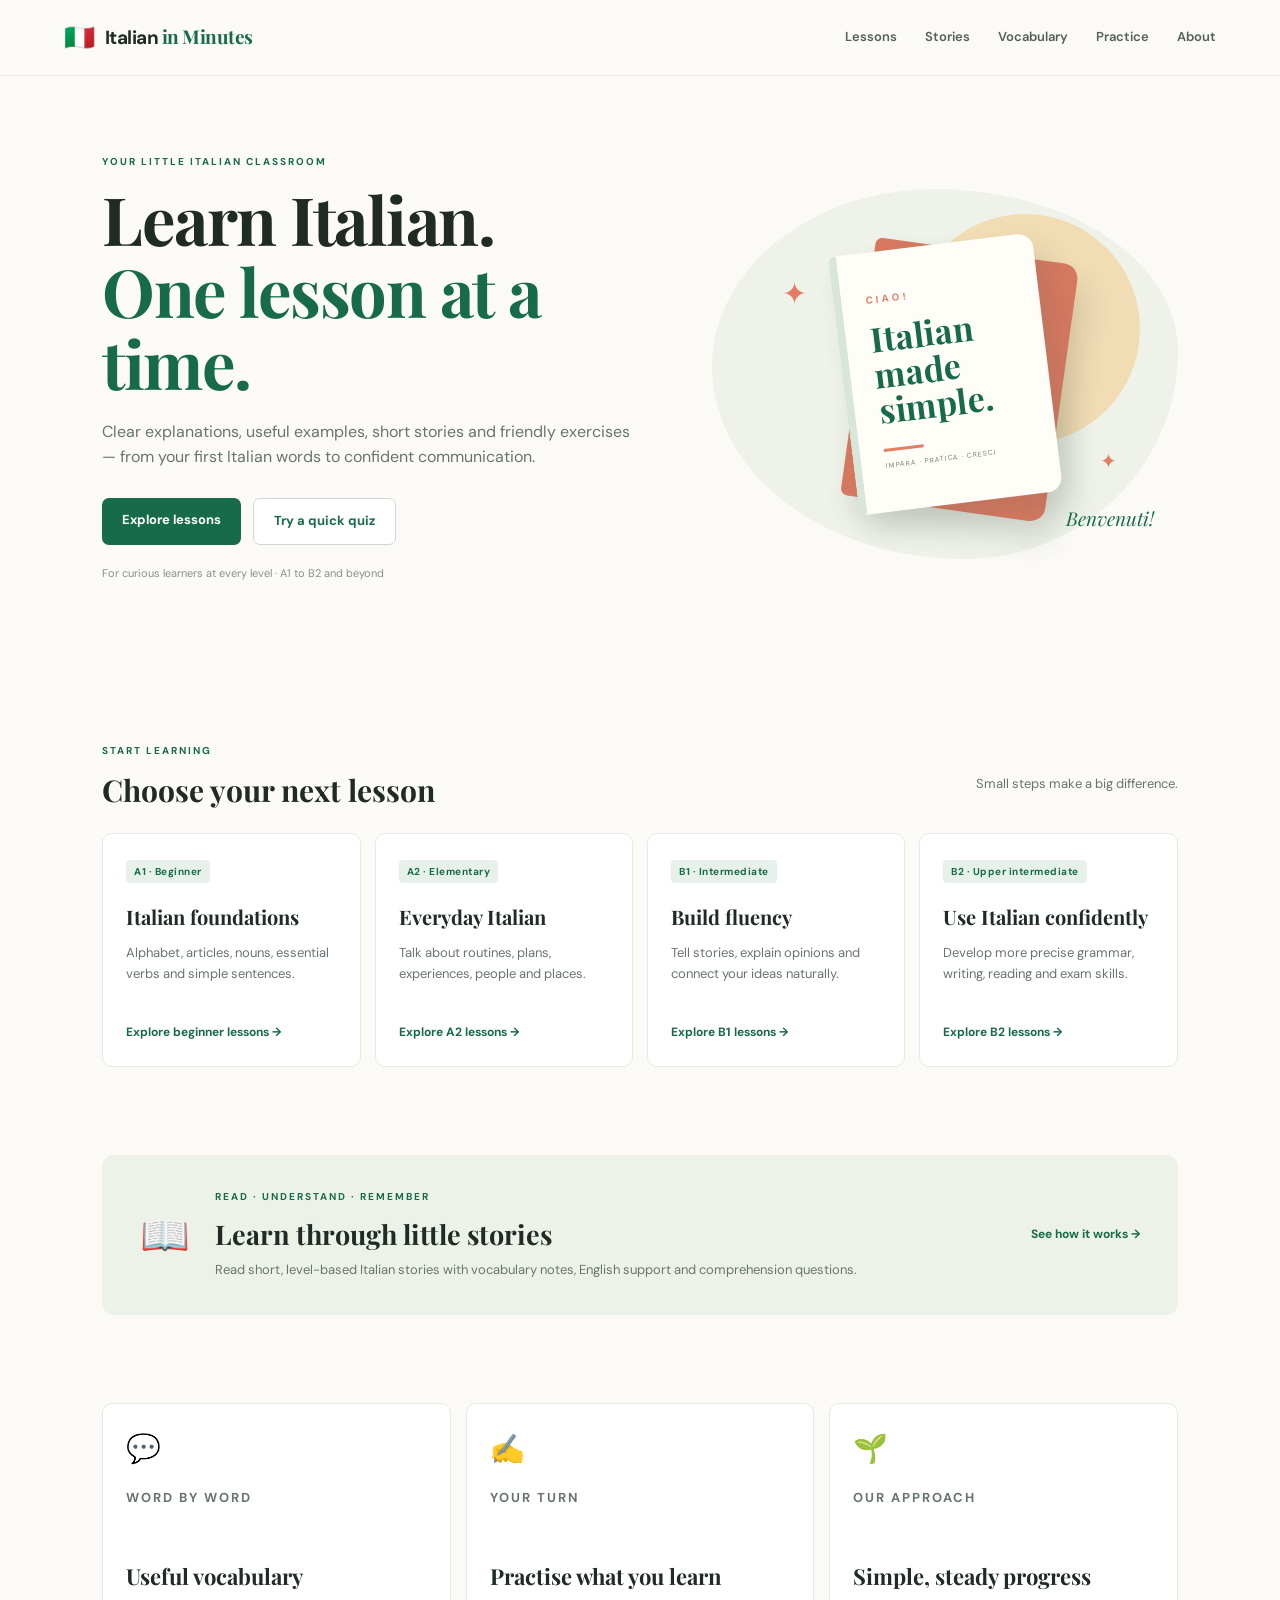
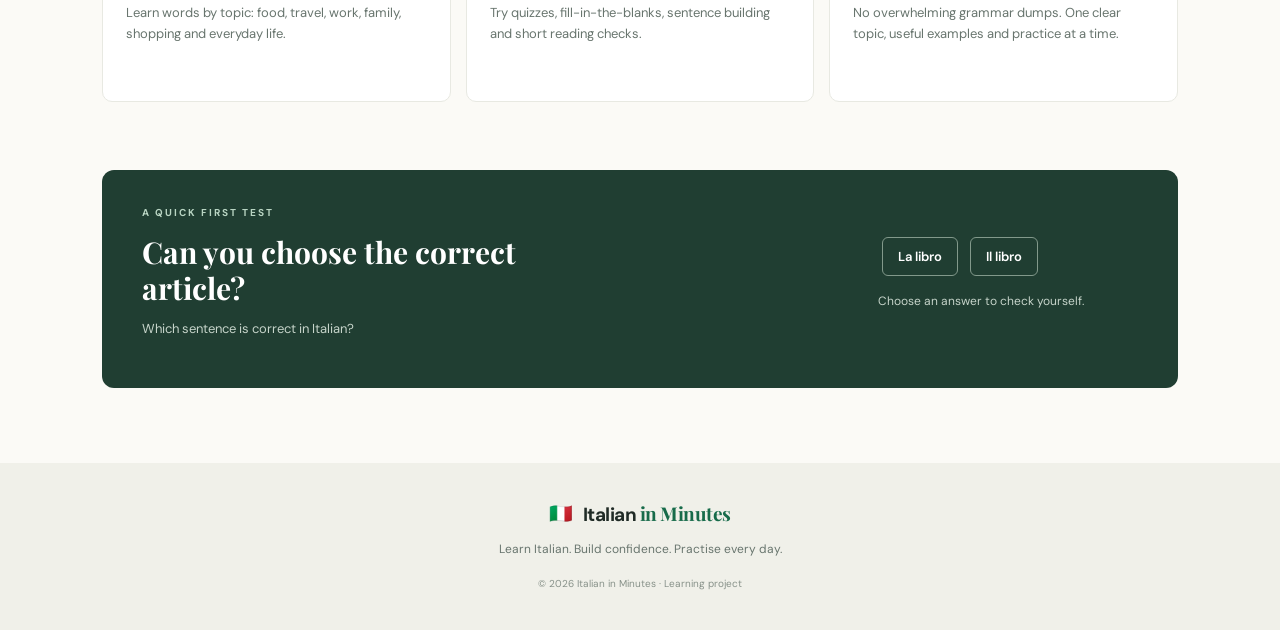
==== index.html @ 95551fa9 "first push" ====
<!doctype html>
<html lang="en">
<head>
  <meta charset="utf-8">
  <meta name="viewport" content="width=device-width, initial-scale=1">
  <meta name="description" content="Learn Italian step by step with simple lessons, stories, vocabulary and practice.">
  <title>Italian in Minutes | Learn Italian step by step</title>
  <link rel="stylesheet" href="styles.css">
</head>
<body>
  <header class="site-header">
    <a class="brand" href="#" aria-label="Italian in Minutes home">
      <span class="flag" aria-hidden="true">🇮🇹</span>
      <span>Italian <em>in Minutes</em></span>
    </a>
    <button class="menu-toggle" id="menuToggle" aria-label="Open navigation" aria-expanded="false">☰</button>
    <nav id="mainNav" aria-label="Main navigation">
      <a href="#lessons">Lessons</a>
      <a href="#stories">Stories</a>
      <a href="#vocabulary">Vocabulary</a>
      <a href="#practice">Practice</a>
      <a href="#about">About</a>
    </nav>
  </header>

  <main>
    <section class="hero">
      <div class="hero-copy">
        <p class="eyebrow">YOUR LITTLE ITALIAN CLASSROOM</p>
        <h1>Learn Italian.<br><span>One lesson at a time.</span></h1>
        <p class="hero-text">Clear explanations, useful examples, short stories and friendly exercises — from your first Italian words to confident communication.</p>
        <div class="hero-actions">
          <a class="button primary" href="#lessons">Explore lessons</a>
          <a class="button secondary" href="#practice">Try a quick quiz</a>
        </div>
        <p class="level-note">For curious learners at every level · A1 to B2 and beyond</p>
      </div>
      <div class="hero-art" aria-label="Italian learning illustration">
        <div class="sun"></div>
        <div class="book book-back"></div>
        <div class="book book-front">
          <span class="book-kicker">CIAO!</span>
          <strong>Italian<br>made<br>simple.</strong>
          <span class="book-line"></span>
          <span class="book-small">IMPARA · PRATICA · CRESCI</span>
        </div>
        <span class="spark spark-one">✦</span><span class="spark spark-two">✦</span>
        <span class="art-label">Benvenuti!</span>
      </div>
    </section>

    <section class="section" id="lessons">
      <div class="section-heading">
        <div><p class="eyebrow">START LEARNING</p><h2>Choose your next lesson</h2></div>
        <p>Small steps make a big difference.</p>
      </div>
      <div class="level-grid">
        <a class="level-card" href="#practice"><span class="level-tag">A1 · Beginner</span><h3>Italian foundations</h3><p>Alphabet, articles, nouns, essential verbs and simple sentences.</p><span class="card-link">Explore beginner lessons →</span></a>
        <a class="level-card" href="#practice"><span class="level-tag">A2 · Elementary</span><h3>Everyday Italian</h3><p>Talk about routines, plans, experiences, people and places.</p><span class="card-link">Explore A2 lessons →</span></a>
        <a class="level-card" href="#practice"><span class="level-tag">B1 · Intermediate</span><h3>Build fluency</h3><p>Tell stories, explain opinions and connect your ideas naturally.</p><span class="card-link">Explore B1 lessons →</span></a>
        <a class="level-card" href="#practice"><span class="level-tag">B2 · Upper intermediate</span><h3>Use Italian confidently</h3><p>Develop more precise grammar, writing, reading and exam skills.</p><span class="card-link">Explore B2 lessons →</span></a>
      </div>
    </section>

    <section class="feature-band" id="stories">
      <div class="feature-icon">📖</div>
      <div><p class="eyebrow">READ · UNDERSTAND · REMEMBER</p><h2>Learn through little stories</h2><p>Read short, level-based Italian stories with vocabulary notes, English support and comprehension questions.</p></div>
      <a class="text-link" href="#practice">See how it works →</a>
    </section>

    <section class="section mini-sections">
      <article class="mini-card" id="vocabulary"><span class="mini-icon">💬</span><p class="eyebrow">WORD BY WORD</p><h2>Useful vocabulary</h2><p>Learn words by topic: food, travel, work, family, shopping and everyday life.</p></article>
      <article class="mini-card" id="practice"><span class="mini-icon">✍️</span><p class="eyebrow">YOUR TURN</p><h2>Practise what you learn</h2><p>Try quizzes, fill-in-the-blanks, sentence building and short reading checks.</p></article>
      <article class="mini-card" id="about"><span class="mini-icon">🌱</span><p class="eyebrow">OUR APPROACH</p><h2>Simple, steady progress</h2><p>No overwhelming grammar dumps. One clear topic, useful examples and practice at a time.</p></article>
    </section>

    <section class="quiz-panel">
      <div><p class="eyebrow">A QUICK FIRST TEST</p><h2>Can you choose the correct article?</h2><p>Which sentence is correct in Italian?</p></div>
      <div class="quiz-box">
        <button class="quiz-option" data-answer="wrong">La libro</button>
        <button class="quiz-option" data-answer="right">Il libro</button>
        <p class="quiz-feedback" id="quizFeedback" aria-live="polite">Choose an answer to check yourself.</p>
      </div>
    </section>
  </main>

  <footer>
    <a class="brand footer-brand" href="#"><span>🇮🇹</span><span>Italian <em>in Minutes</em></span></a>
    <p>Learn Italian. Build confidence. Practise every day.</p>
    <small>© <span id="year"></span> Italian in Minutes · Learning project</small>
  </footer>
  <script src="script.js"></script>
</body>
</html>
---- styles.css ----
@import url('https://fonts.googleapis.com/css2?family=DM+Sans:wght@400;500;600;700&family=Playfair+Display:wght@600;700&display=swap');
:root{--ink:#202b26;--muted:#68756e;--green:#176b4a;--green2:#e7f1eb;--cream:#fbfaf6;--coral:#e57d64;--line:#e8e9e2;--white:#fff}
*{box-sizing:border-box}html{scroll-behavior:smooth}body{margin:0;background:var(--cream);color:var(--ink);font-family:"DM Sans",Arial,sans-serif;line-height:1.6}
a{color:inherit;text-decoration:none}.site-header{height:76px;padding:0 max(5vw,24px);display:flex;align-items:center;justify-content:space-between;background:rgba(251,250,246,.94);border-bottom:1px solid var(--line);position:sticky;top:0;z-index:10;backdrop-filter:blur(12px)}
.brand{display:flex;align-items:center;gap:10px;font-weight:700;font-size:19px;letter-spacing:-.5px}.brand em{font-family:"Playfair Display",serif;color:var(--green);font-style:normal}.flag{font-size:25px}
nav{display:flex;gap:28px}nav a{font-size:13px;font-weight:600;color:#536158}nav a:hover,.text-link:hover{color:var(--green)}.menu-toggle{display:none;background:none;border:0;font-size:25px}
.hero{padding:78px max(8vw,28px) 82px;display:grid;grid-template-columns:1.08fr .92fr;align-items:center;gap:5vw;max-width:1440px;margin:auto;overflow:hidden}
.eyebrow{font-size:10px;letter-spacing:2px;font-weight:700;color:var(--green);margin:0 0 13px}.hero h1{font:700 clamp(42px,5.2vw,68px)/1.08 "Playfair Display",Georgia,serif;letter-spacing:-1.5px;margin:0 0 20px}.hero h1 span{color:var(--green)}.hero-text{font-size:16px;color:var(--muted);max-width:540px}.hero-actions{display:flex;gap:12px;flex-wrap:wrap;margin-top:28px}.button{padding:12px 20px;border-radius:7px;font-size:13px;font-weight:700;display:inline-block}.primary{background:var(--green);color:white}.primary:hover{background:#10573b}.secondary{border:1px solid #cdd8d0;color:var(--green);background:white}.level-note{font-size:11px;color:#879189;margin-top:20px}
.hero-art{height:370px;position:relative;display:flex;align-items:center;justify-content:center;background:#eef2e9;border-radius:48% 52% 46% 54%/48% 44% 56% 52%;max-width:470px;width:100%;justify-self:center}.sun{position:absolute;width:230px;height:230px;border-radius:50%;background:#f3d7a8;right:8%;top:7%;opacity:.8}.book{position:absolute;width:205px;height:260px;border-radius:7px 15px 15px 7px;box-shadow:12px 18px 28px #43534725;transform:rotate(-7deg)}.book-back{background:#d77961;transform:rotate(8deg) translate(15px,4px)}.book-front{background:#fffdf7;padding:27px 24px;border-left:8px solid #d8e6d9;display:flex;flex-direction:column;justify-content:center}.book-kicker{font-size:10px;letter-spacing:3px;color:var(--coral);font-weight:700}.book-front strong{font:700 34px/1.05 "Playfair Display",serif;margin:13px 0;color:var(--green)}.book-line{height:3px;width:40px;background:var(--coral);margin:8px 0}.book-small{font-size:7px;letter-spacing:1px;color:#78847b}.spark{position:absolute;color:var(--coral);font-size:30px}.spark-one{left:15%;top:22%}.spark-two{right:13%;bottom:22%;font-size:20px}.art-label{position:absolute;bottom:28px;right:5%;font:italic 19px "Playfair Display",serif;color:var(--green)}
.section{padding:68px max(8vw,28px);max-width:1440px;margin:auto}.section-heading{display:flex;justify-content:space-between;align-items:end;margin-bottom:25px}.section-heading h2,.feature-band h2,.mini-card h2,.quiz-panel h2{font:700 30px/1.2 "Playfair Display",Georgia,serif;margin:0}.section-heading>p{font-size:13px;color:var(--muted)}.level-grid{display:grid;grid-template-columns:repeat(4,1fr);gap:14px}.level-card,.mini-card{background:white;border:1px solid var(--line);border-radius:10px;padding:23px;transition:transform .2s,box-shadow .2s}.level-card:hover,.mini-card:hover{transform:translateY(-3px);box-shadow:0 12px 28px #203c2a0b}.level-tag{font-size:10px;color:var(--green);font-weight:700;letter-spacing:.5px;background:var(--green2);padding:5px 8px;border-radius:4px}.level-card h3{font:700 20px "Playfair Display",serif;margin:20px 0 8px}.level-card p,.mini-card p{font-size:13px;color:var(--muted);min-height:62px}.card-link,.text-link{font-size:12px;color:var(--green);font-weight:700}
.feature-band{margin:20px max(8vw,28px);padding:34px 38px;background:#edf2e9;border-radius:12px;display:grid;grid-template-columns:auto 1fr auto;align-items:center;gap:25px}.feature-icon{font-size:40px}.feature-band p:not(.eyebrow){font-size:13px;color:var(--muted);margin:9px 0 0}.feature-band h2{font-size:27px}
.mini-sections{display:grid;grid-template-columns:repeat(3,1fr);gap:15px}.mini-icon{font-size:28px}.mini-card .eyebrow{margin-top:17px}.mini-card h2{font-size:22px}
.quiz-panel{margin:0 max(8vw,28px) 75px;padding:35px 40px;background:#203e32;color:white;border-radius:12px;display:flex;justify-content:space-between;align-items:center;gap:30px}.quiz-panel .eyebrow{color:#b9d5c3}.quiz-panel h2{max-width:470px}.quiz-panel p:not(.eyebrow){font-size:13px;color:#c6d4ca}.quiz-box{min-width:260px}.quiz-option{padding:10px 15px;margin:4px;border:1px solid #82998b;border-radius:6px;background:transparent;color:white;font:600 13px "DM Sans";cursor:pointer}.quiz-option:hover{background:#ffffff18}.quiz-option.selected{background:#fff;color:#203e32}.quiz-feedback{font-size:12px!important;min-height:20px}
footer{padding:35px 8vw;background:#f0f0e9;text-align:center}footer .brand{justify-content:center}footer p{font-size:12px;color:var(--muted);margin:10px}footer small{font-size:10px;color:#879189}
@media(max-width:850px){.hero{grid-template-columns:1fr;padding-top:55px}.hero-art{height:310px;max-width:390px}.level-grid{grid-template-columns:repeat(2,1fr)}.feature-band{grid-template-columns:auto 1fr}.feature-band .text-link{grid-column:2}.section-heading{align-items:start;gap:10px;flex-direction:column}}
@media(max-width:600px){.site-header{height:66px}.menu-toggle{display:block}nav{display:none;position:absolute;top:66px;left:0;right:0;padding:18px 24px;background:var(--cream);border-bottom:1px solid var(--line);flex-direction:column;gap:14px}nav.open{display:flex}.hero{padding:48px 24px 55px}.hero h1{font-size:46px}.hero-art{height:285px}.section{padding:48px 24px}.level-grid,.mini-sections{grid-template-columns:1fr}.section-heading h2{font-size:27px}.feature-band{margin:8px 24px;padding:25px;grid-template-columns:1fr;gap:12px}.feature-band .text-link{grid-column:auto}.quiz-panel{margin:0 24px 50px;padding:26px;display:block}.quiz-box{margin-top:22px}.level-card p,.mini-card p{min-height:0}}
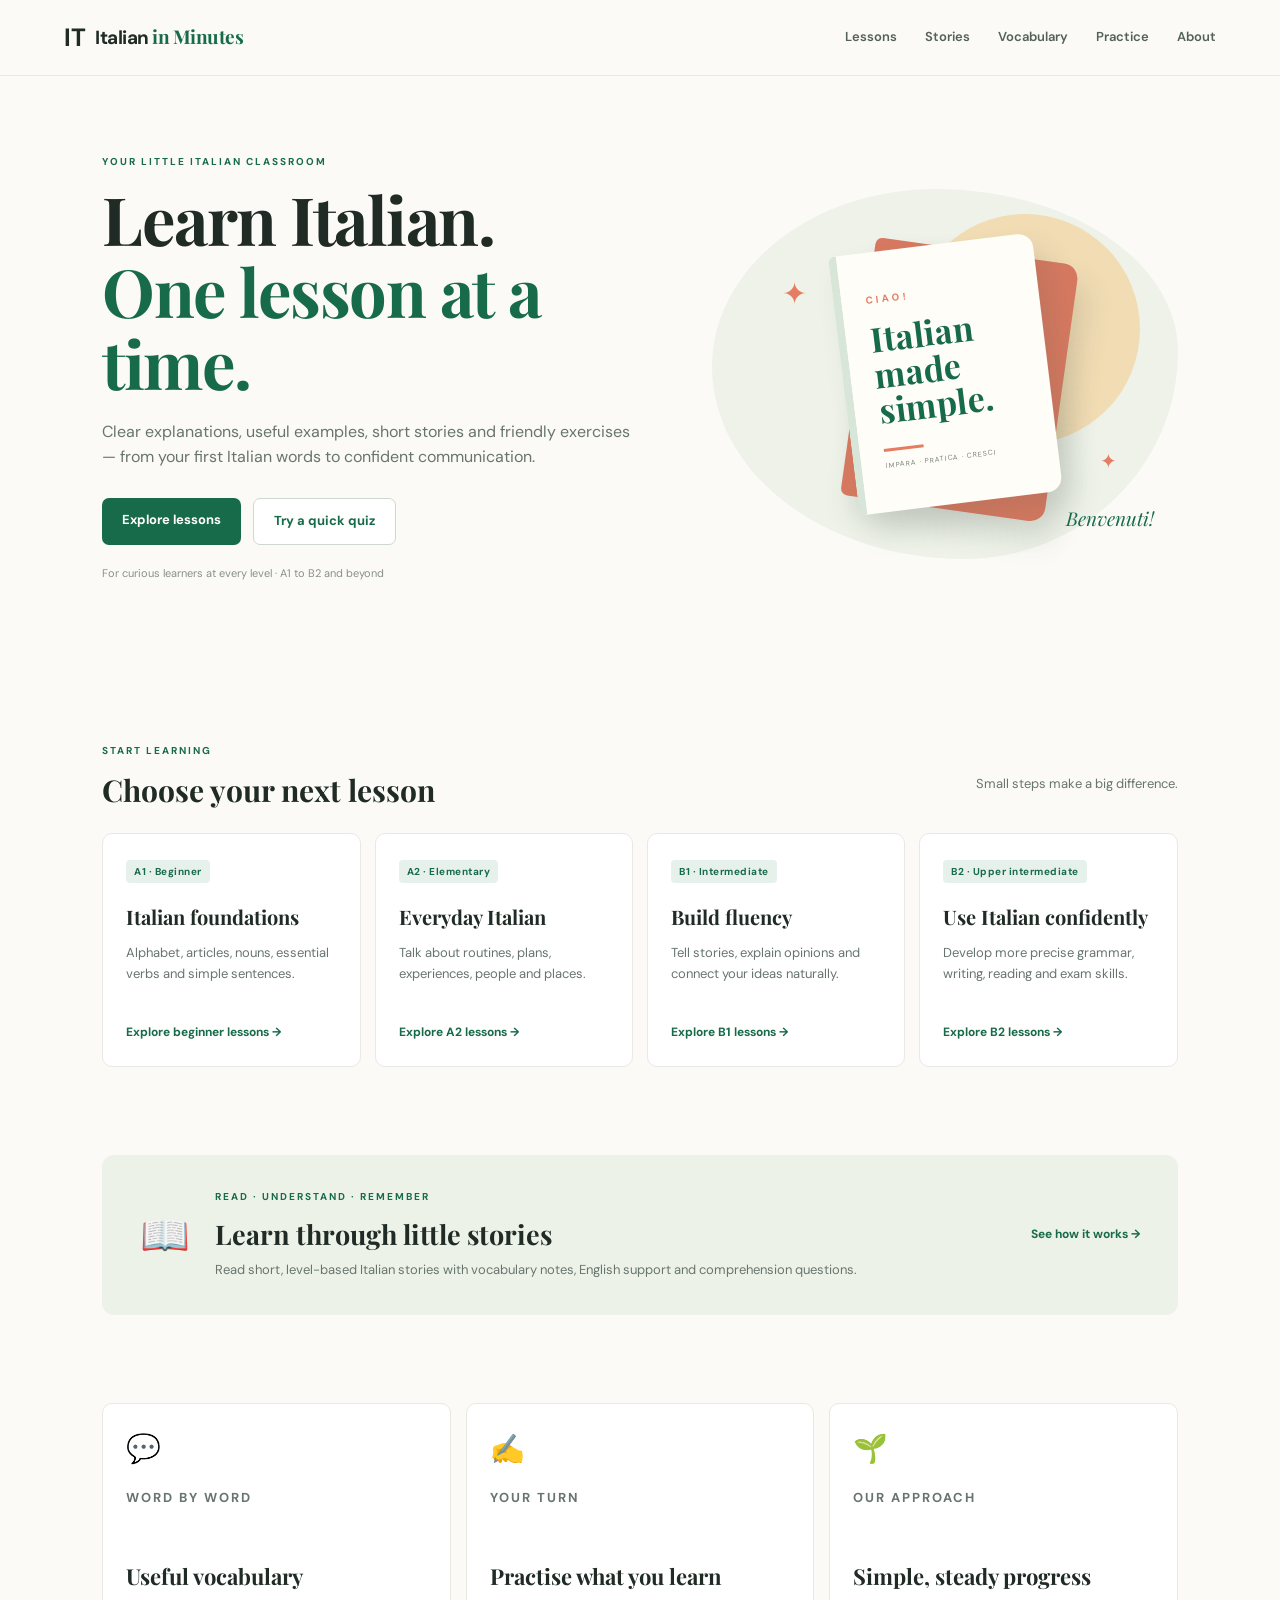
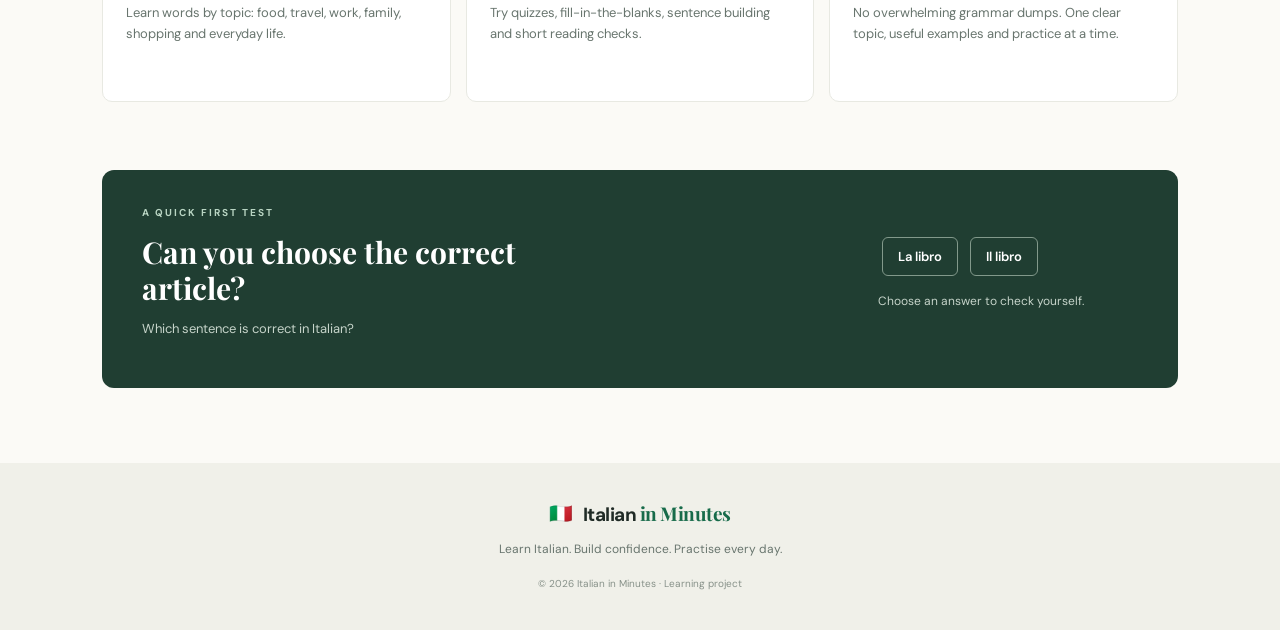
==== commit f9b2d2cd: "CHANGES" ====
--- a/index.html
+++ b/index.html
@@ -1,94 +1,181 @@
 <!doctype html>
 <html lang="en">
-<head>
-  <meta charset="utf-8">
-  <meta name="viewport" content="width=device-width, initial-scale=1">
-  <meta name="description" content="Learn Italian step by step with simple lessons, stories, vocabulary and practice.">
-  <title>Italian in Minutes | Learn Italian step by step</title>
-  <link rel="stylesheet" href="styles.css">
-</head>
-<body>
-  <header class="site-header">
-    <a class="brand" href="#" aria-label="Italian in Minutes home">
-      <span class="flag" aria-hidden="true">🇮🇹</span>
-      <span>Italian <em>in Minutes</em></span>
-    </a>
-    <button class="menu-toggle" id="menuToggle" aria-label="Open navigation" aria-expanded="false">☰</button>
-    <nav id="mainNav" aria-label="Main navigation">
-      <a href="#lessons">Lessons</a>
-      <a href="#stories">Stories</a>
-      <a href="#vocabulary">Vocabulary</a>
-      <a href="#practice">Practice</a>
-      <a href="#about">About</a>
-    </nav>
-  </header>
+  <head>
+    <meta charset="utf-8" />
+    <meta name="viewport" content="width=device-width, initial-scale=1" />
+    <meta
+      name="description"
+      content="Learn Italian step by step with simple lessons, stories, vocabulary and practice."
+    />
+    <title>Italian in Minutes | Learn Italian step by step</title>
+    <link rel="stylesheet" href="styles.css" />
+  </head>
+  <body>
+    <header class="site-header">
+      <a class="brand" href="#" aria-label="Italian in Minutes home">
+        <span class="flag" aria-hidden="true">IT</span>
+        <span>Italian <em>in Minutes</em></span>
+      </a>
+      <button
+        class="menu-toggle"
+        id="menuToggle"
+        aria-label="Open navigation"
+        aria-expanded="false"
+      >
+        ☰
+      </button>
+      <nav id="mainNav" aria-label="Main navigation">
+        <a href="#lessons">Lessons</a>
+        <a href="#stories">Stories</a>
+        <a href="#vocabulary">Vocabulary</a>
+        <a href="#practice">Practice</a>
+        <a href="#about">About</a>
+      </nav>
+    </header>
 
-  <main>
-    <section class="hero">
-      <div class="hero-copy">
-        <p class="eyebrow">YOUR LITTLE ITALIAN CLASSROOM</p>
-        <h1>Learn Italian.<br><span>One lesson at a time.</span></h1>
-        <p class="hero-text">Clear explanations, useful examples, short stories and friendly exercises — from your first Italian words to confident communication.</p>
-        <div class="hero-actions">
-          <a class="button primary" href="#lessons">Explore lessons</a>
-          <a class="button secondary" href="#practice">Try a quick quiz</a>
+    <main>
+      <section class="hero">
+        <div class="hero-copy">
+          <p class="eyebrow">YOUR LITTLE ITALIAN CLASSROOM</p>
+          <h1>Learn Italian.<br /><span>One lesson at a time.</span></h1>
+          <p class="hero-text">
+            Clear explanations, useful examples, short stories and friendly
+            exercises — from your first Italian words to confident
+            communication.
+          </p>
+          <div class="hero-actions">
+            <a class="button primary" href="#lessons">Explore lessons</a>
+            <a class="button secondary" href="#practice">Try a quick quiz</a>
+          </div>
+          <p class="level-note">
+            For curious learners at every level · A1 to B2 and beyond
+          </p>
         </div>
-        <p class="level-note">For curious learners at every level · A1 to B2 and beyond</p>
-      </div>
-      <div class="hero-art" aria-label="Italian learning illustration">
-        <div class="sun"></div>
-        <div class="book book-back"></div>
-        <div class="book book-front">
-          <span class="book-kicker">CIAO!</span>
-          <strong>Italian<br>made<br>simple.</strong>
-          <span class="book-line"></span>
-          <span class="book-small">IMPARA · PRATICA · CRESCI</span>
+        <div class="hero-art" aria-label="Italian learning illustration">
+          <div class="sun"></div>
+          <div class="book book-back"></div>
+          <div class="book book-front">
+            <span class="book-kicker">CIAO!</span>
+            <strong>Italian<br />made<br />simple.</strong>
+            <span class="book-line"></span>
+            <span class="book-small">IMPARA · PRATICA · CRESCI</span>
+          </div>
+          <span class="spark spark-one">✦</span
+          ><span class="spark spark-two">✦</span>
+          <span class="art-label">Benvenuti!</span>
         </div>
-        <span class="spark spark-one">✦</span><span class="spark spark-two">✦</span>
-        <span class="art-label">Benvenuti!</span>
-      </div>
-    </section>
+      </section>
 
-    <section class="section" id="lessons">
-      <div class="section-heading">
-        <div><p class="eyebrow">START LEARNING</p><h2>Choose your next lesson</h2></div>
-        <p>Small steps make a big difference.</p>
-      </div>
-      <div class="level-grid">
-        <a class="level-card" href="#practice"><span class="level-tag">A1 · Beginner</span><h3>Italian foundations</h3><p>Alphabet, articles, nouns, essential verbs and simple sentences.</p><span class="card-link">Explore beginner lessons →</span></a>
-        <a class="level-card" href="#practice"><span class="level-tag">A2 · Elementary</span><h3>Everyday Italian</h3><p>Talk about routines, plans, experiences, people and places.</p><span class="card-link">Explore A2 lessons →</span></a>
-        <a class="level-card" href="#practice"><span class="level-tag">B1 · Intermediate</span><h3>Build fluency</h3><p>Tell stories, explain opinions and connect your ideas naturally.</p><span class="card-link">Explore B1 lessons →</span></a>
-        <a class="level-card" href="#practice"><span class="level-tag">B2 · Upper intermediate</span><h3>Use Italian confidently</h3><p>Develop more precise grammar, writing, reading and exam skills.</p><span class="card-link">Explore B2 lessons →</span></a>
-      </div>
-    </section>
+      <section class="section" id="lessons">
+        <div class="section-heading">
+          <div>
+            <p class="eyebrow">START LEARNING</p>
+            <h2>Choose your next lesson</h2>
+          </div>
+          <p>Small steps make a big difference.</p>
+        </div>
+        <div class="level-grid">
+          <a class="level-card" href="#practice"
+            ><span class="level-tag">A1 · Beginner</span>
+            <h3>Italian foundations</h3>
+            <p>
+              Alphabet, articles, nouns, essential verbs and simple sentences.
+            </p>
+            <span class="card-link">Explore beginner lessons →</span></a
+          >
+          <a class="level-card" href="#practice"
+            ><span class="level-tag">A2 · Elementary</span>
+            <h3>Everyday Italian</h3>
+            <p>Talk about routines, plans, experiences, people and places.</p>
+            <span class="card-link">Explore A2 lessons →</span></a
+          >
+          <a class="level-card" href="#practice"
+            ><span class="level-tag">B1 · Intermediate</span>
+            <h3>Build fluency</h3>
+            <p>
+              Tell stories, explain opinions and connect your ideas naturally.
+            </p>
+            <span class="card-link">Explore B1 lessons →</span></a
+          >
+          <a class="level-card" href="#practice"
+            ><span class="level-tag">B2 · Upper intermediate</span>
+            <h3>Use Italian confidently</h3>
+            <p>
+              Develop more precise grammar, writing, reading and exam skills.
+            </p>
+            <span class="card-link">Explore B2 lessons →</span></a
+          >
+        </div>
+      </section>
 
-    <section class="feature-band" id="stories">
-      <div class="feature-icon">📖</div>
-      <div><p class="eyebrow">READ · UNDERSTAND · REMEMBER</p><h2>Learn through little stories</h2><p>Read short, level-based Italian stories with vocabulary notes, English support and comprehension questions.</p></div>
-      <a class="text-link" href="#practice">See how it works →</a>
-    </section>
+      <section class="feature-band" id="stories">
+        <div class="feature-icon">📖</div>
+        <div>
+          <p class="eyebrow">READ · UNDERSTAND · REMEMBER</p>
+          <h2>Learn through little stories</h2>
+          <p>
+            Read short, level-based Italian stories with vocabulary notes,
+            English support and comprehension questions.
+          </p>
+        </div>
+        <a class="text-link" href="#practice">See how it works →</a>
+      </section>
 
-    <section class="section mini-sections">
-      <article class="mini-card" id="vocabulary"><span class="mini-icon">💬</span><p class="eyebrow">WORD BY WORD</p><h2>Useful vocabulary</h2><p>Learn words by topic: food, travel, work, family, shopping and everyday life.</p></article>
-      <article class="mini-card" id="practice"><span class="mini-icon">✍️</span><p class="eyebrow">YOUR TURN</p><h2>Practise what you learn</h2><p>Try quizzes, fill-in-the-blanks, sentence building and short reading checks.</p></article>
-      <article class="mini-card" id="about"><span class="mini-icon">🌱</span><p class="eyebrow">OUR APPROACH</p><h2>Simple, steady progress</h2><p>No overwhelming grammar dumps. One clear topic, useful examples and practice at a time.</p></article>
-    </section>
+      <section class="section mini-sections">
+        <article class="mini-card" id="vocabulary">
+          <span class="mini-icon">💬</span>
+          <p class="eyebrow">WORD BY WORD</p>
+          <h2>Useful vocabulary</h2>
+          <p>
+            Learn words by topic: food, travel, work, family, shopping and
+            everyday life.
+          </p>
+        </article>
+        <article class="mini-card" id="practice">
+          <span class="mini-icon">✍️</span>
+          <p class="eyebrow">YOUR TURN</p>
+          <h2>Practise what you learn</h2>
+          <p>
+            Try quizzes, fill-in-the-blanks, sentence building and short reading
+            checks.
+          </p>
+        </article>
+        <article class="mini-card" id="about">
+          <span class="mini-icon">🌱</span>
+          <p class="eyebrow">OUR APPROACH</p>
+          <h2>Simple, steady progress</h2>
+          <p>
+            No overwhelming grammar dumps. One clear topic, useful examples and
+            practice at a time.
+          </p>
+        </article>
+      </section>
 
-    <section class="quiz-panel">
-      <div><p class="eyebrow">A QUICK FIRST TEST</p><h2>Can you choose the correct article?</h2><p>Which sentence is correct in Italian?</p></div>
-      <div class="quiz-box">
-        <button class="quiz-option" data-answer="wrong">La libro</button>
-        <button class="quiz-option" data-answer="right">Il libro</button>
-        <p class="quiz-feedback" id="quizFeedback" aria-live="polite">Choose an answer to check yourself.</p>
-      </div>
-    </section>
-  </main>
+      <section class="quiz-panel">
+        <div>
+          <p class="eyebrow">A QUICK FIRST TEST</p>
+          <h2>Can you choose the correct article?</h2>
+          <p>Which sentence is correct in Italian?</p>
+        </div>
+        <div class="quiz-box">
+          <button class="quiz-option" data-answer="wrong">La libro</button>
+          <button class="quiz-option" data-answer="right">Il libro</button>
+          <p class="quiz-feedback" id="quizFeedback" aria-live="polite">
+            Choose an answer to check yourself.
+          </p>
+        </div>
+      </section>
+    </main>
 
-  <footer>
-    <a class="brand footer-brand" href="#"><span>🇮🇹</span><span>Italian <em>in Minutes</em></span></a>
-    <p>Learn Italian. Build confidence. Practise every day.</p>
-    <small>© <span id="year"></span> Italian in Minutes · Learning project</small>
-  </footer>
-  <script src="script.js"></script>
-</body>
-</html>+    <footer>
+      <a class="brand footer-brand" href="#"
+        ><span>🇮🇹</span><span>Italian <em>in Minutes</em></span></a
+      >
+      <p>Learn Italian. Build confidence. Practise every day.</p>
+      <small
+        >© <span id="year"></span> Italian in Minutes · Learning project</small
+      >
+    </footer>
+    <script src="script.js"></script>
+  </body>
+</html>
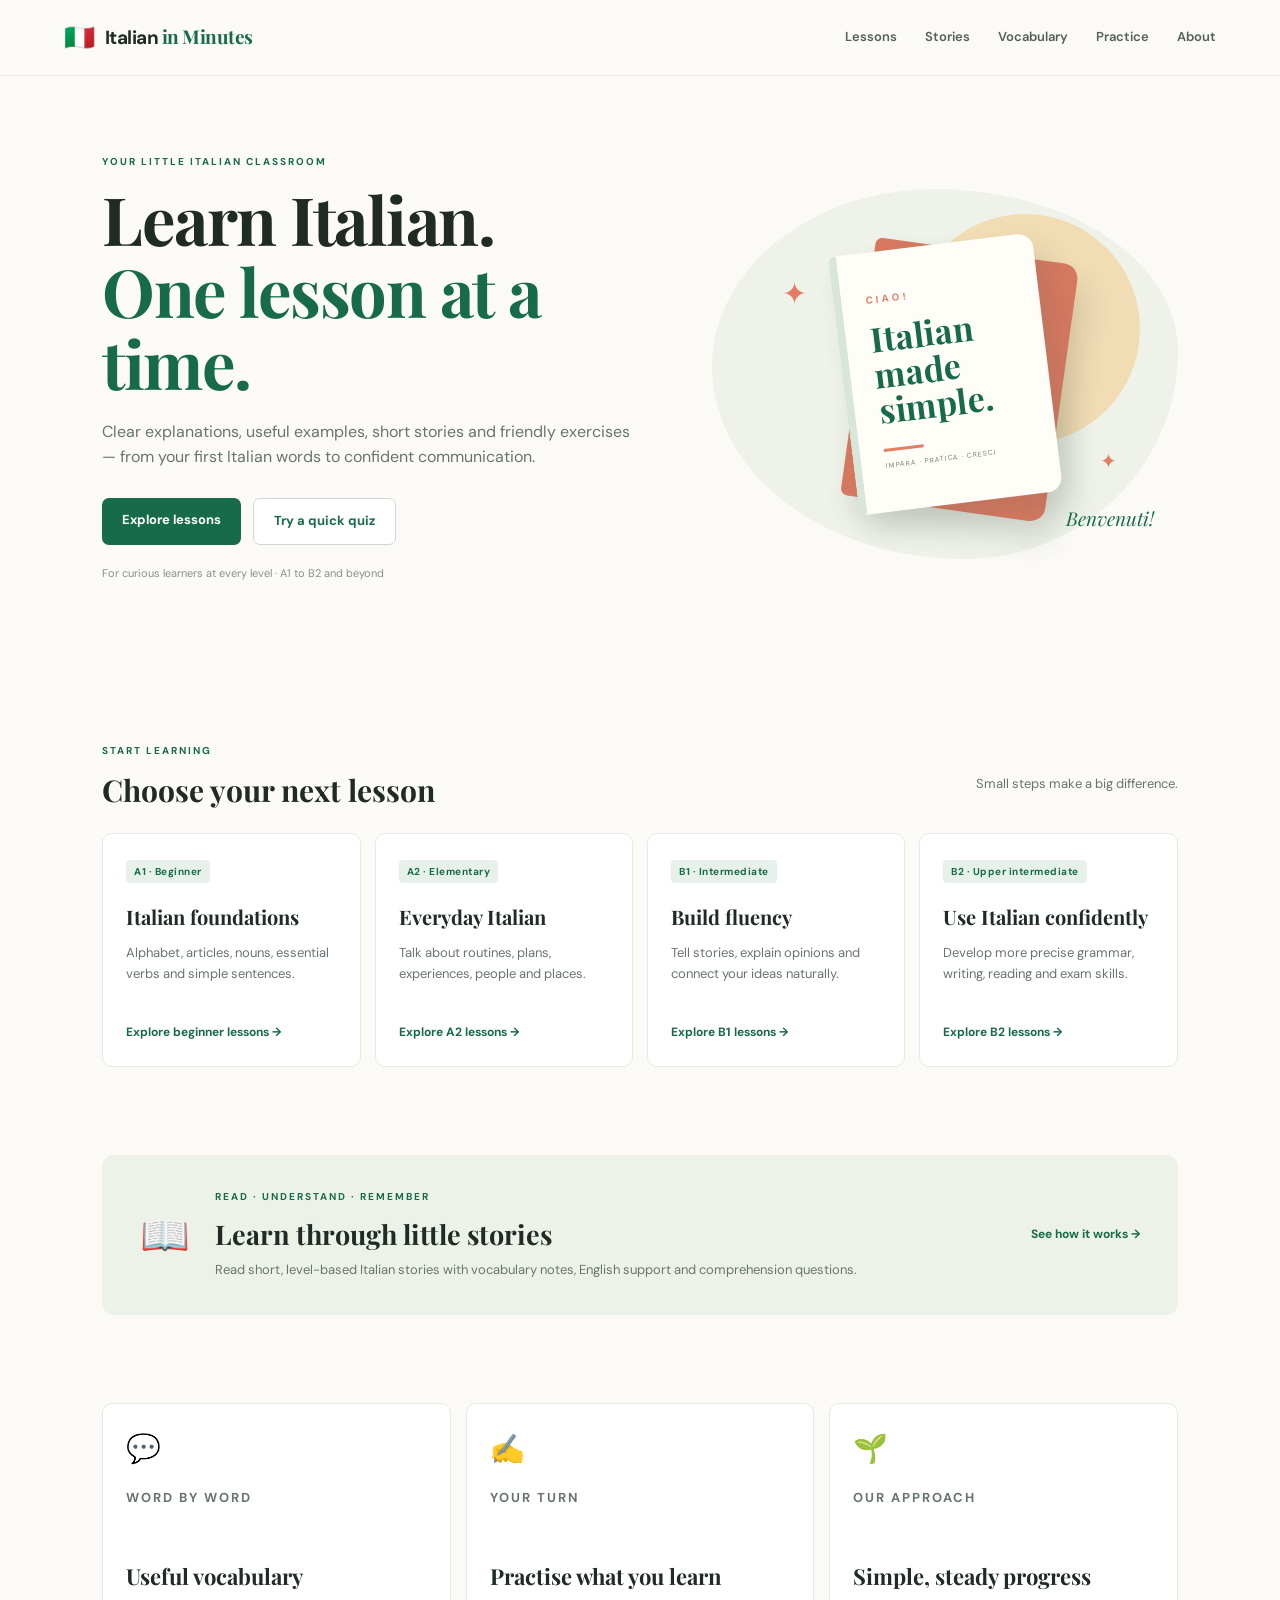
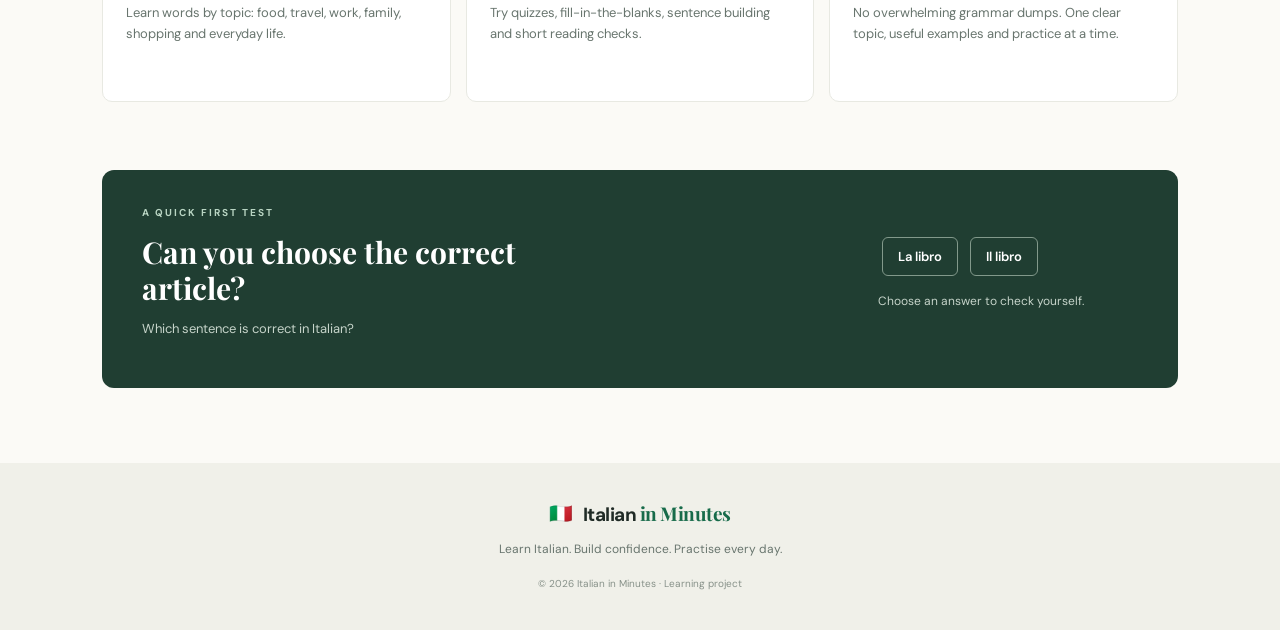
==== commit 6d7c479f: "test" ====
--- a/index.html
+++ b/index.html
@@ -13,7 +13,7 @@
   <body>
     <header class="site-header">
       <a class="brand" href="#" aria-label="Italian in Minutes home">
-        <span class="flag" aria-hidden="true">IT</span>
+        <span class="flag" aria-hidden="true">🇮🇹</span>
         <span>Italian <em>in Minutes</em></span>
       </a>
       <button
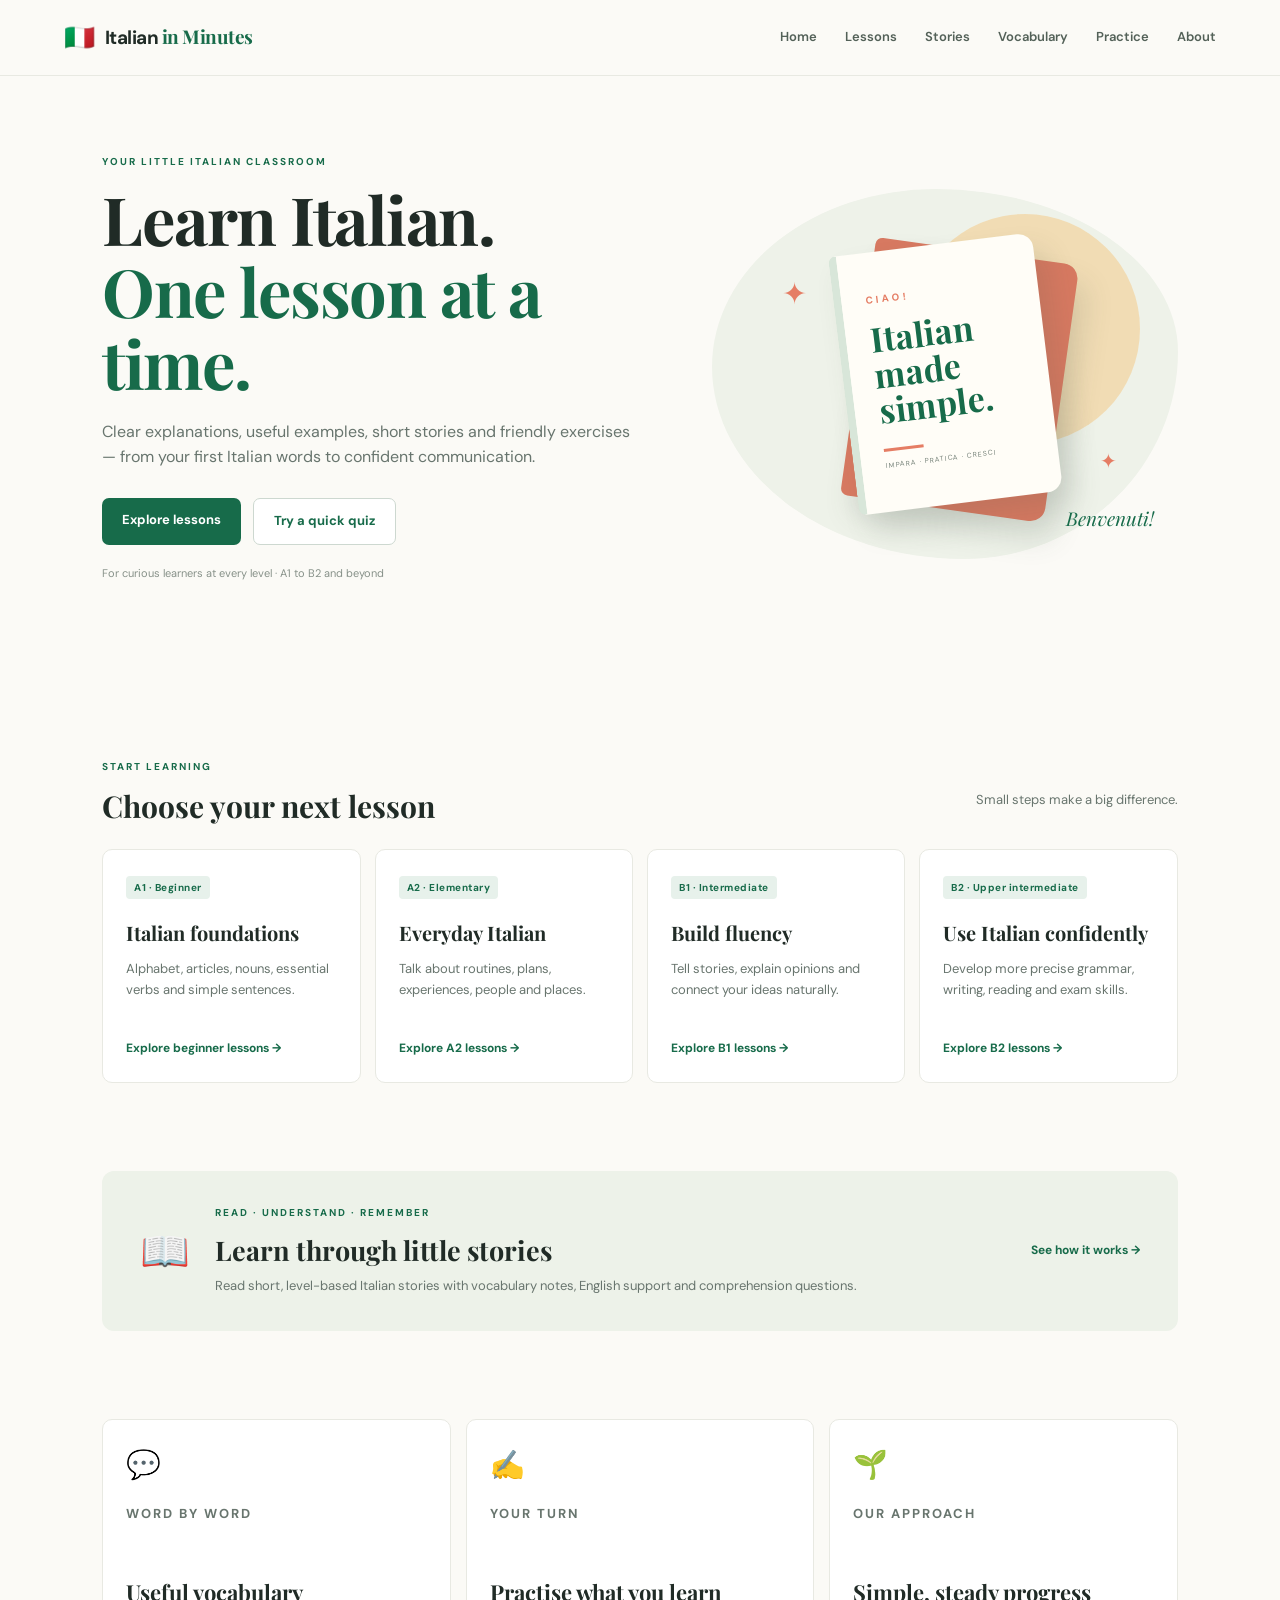
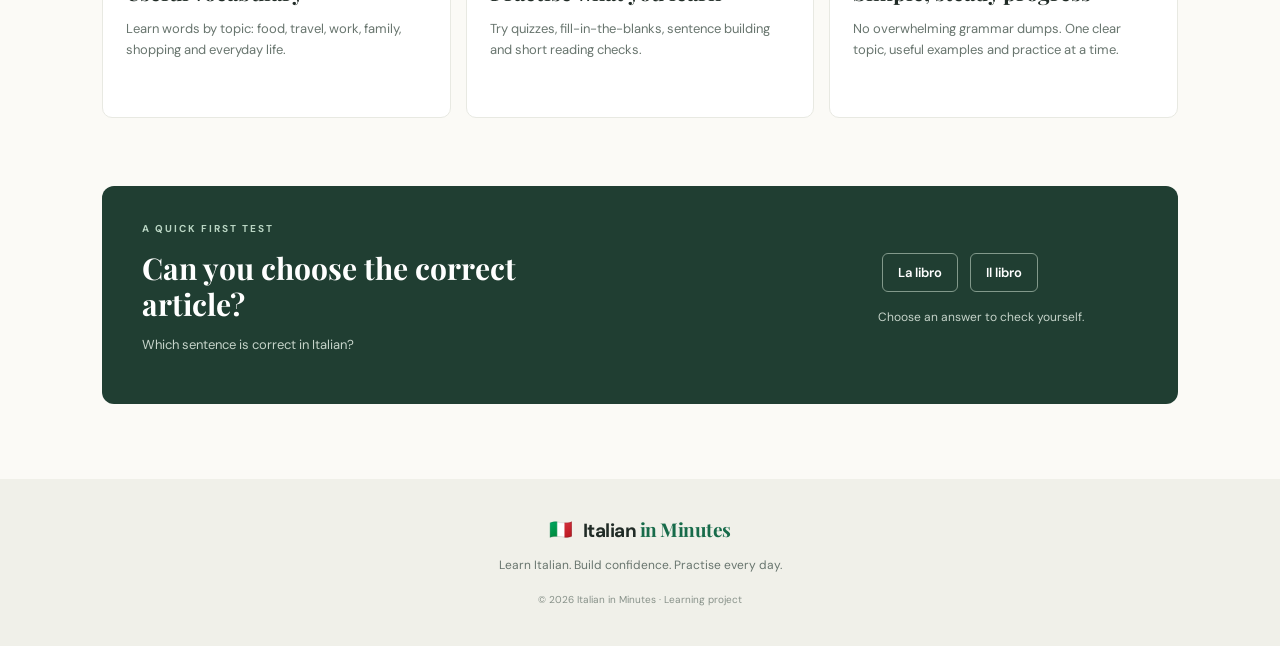
==== commit 1e35509d: "about page" ====
--- a/index.html
+++ b/index.html
@@ -25,16 +25,17 @@
         ☰
       </button>
       <nav id="mainNav" aria-label="Main navigation">
+        <a href="#hero">Home</a>
         <a href="#lessons">Lessons</a>
         <a href="#stories">Stories</a>
         <a href="#vocabulary">Vocabulary</a>
         <a href="#practice">Practice</a>
-        <a href="#about">About</a>
+        <a href="about.html">About</a>
       </nav>
     </header>
 
     <main>
-      <section class="hero">
+      <section class="hero" id="hero">
         <div class="hero-copy">
           <p class="eyebrow">YOUR LITTLE ITALIAN CLASSROOM</p>
           <h1>Learn Italian.<br /><span>One lesson at a time.</span></h1>
@@ -69,6 +70,7 @@
       <section class="section" id="lessons">
         <div class="section-heading">
           <div>
+            <p></p>
             <p class="eyebrow">START LEARNING</p>
             <h2>Choose your next lesson</h2>
           </div>
--- a/styles.css
+++ b/styles.css
@@ -1,16 +1,573 @@
-@import url('https://fonts.googleapis.com/css2?family=DM+Sans:wght@400;500;600;700&family=Playfair+Display:wght@600;700&display=swap');
-:root{--ink:#202b26;--muted:#68756e;--green:#176b4a;--green2:#e7f1eb;--cream:#fbfaf6;--coral:#e57d64;--line:#e8e9e2;--white:#fff}
-*{box-sizing:border-box}html{scroll-behavior:smooth}body{margin:0;background:var(--cream);color:var(--ink);font-family:"DM Sans",Arial,sans-serif;line-height:1.6}
-a{color:inherit;text-decoration:none}.site-header{height:76px;padding:0 max(5vw,24px);display:flex;align-items:center;justify-content:space-between;background:rgba(251,250,246,.94);border-bottom:1px solid var(--line);position:sticky;top:0;z-index:10;backdrop-filter:blur(12px)}
-.brand{display:flex;align-items:center;gap:10px;font-weight:700;font-size:19px;letter-spacing:-.5px}.brand em{font-family:"Playfair Display",serif;color:var(--green);font-style:normal}.flag{font-size:25px}
-nav{display:flex;gap:28px}nav a{font-size:13px;font-weight:600;color:#536158}nav a:hover,.text-link:hover{color:var(--green)}.menu-toggle{display:none;background:none;border:0;font-size:25px}
-.hero{padding:78px max(8vw,28px) 82px;display:grid;grid-template-columns:1.08fr .92fr;align-items:center;gap:5vw;max-width:1440px;margin:auto;overflow:hidden}
-.eyebrow{font-size:10px;letter-spacing:2px;font-weight:700;color:var(--green);margin:0 0 13px}.hero h1{font:700 clamp(42px,5.2vw,68px)/1.08 "Playfair Display",Georgia,serif;letter-spacing:-1.5px;margin:0 0 20px}.hero h1 span{color:var(--green)}.hero-text{font-size:16px;color:var(--muted);max-width:540px}.hero-actions{display:flex;gap:12px;flex-wrap:wrap;margin-top:28px}.button{padding:12px 20px;border-radius:7px;font-size:13px;font-weight:700;display:inline-block}.primary{background:var(--green);color:white}.primary:hover{background:#10573b}.secondary{border:1px solid #cdd8d0;color:var(--green);background:white}.level-note{font-size:11px;color:#879189;margin-top:20px}
-.hero-art{height:370px;position:relative;display:flex;align-items:center;justify-content:center;background:#eef2e9;border-radius:48% 52% 46% 54%/48% 44% 56% 52%;max-width:470px;width:100%;justify-self:center}.sun{position:absolute;width:230px;height:230px;border-radius:50%;background:#f3d7a8;right:8%;top:7%;opacity:.8}.book{position:absolute;width:205px;height:260px;border-radius:7px 15px 15px 7px;box-shadow:12px 18px 28px #43534725;transform:rotate(-7deg)}.book-back{background:#d77961;transform:rotate(8deg) translate(15px,4px)}.book-front{background:#fffdf7;padding:27px 24px;border-left:8px solid #d8e6d9;display:flex;flex-direction:column;justify-content:center}.book-kicker{font-size:10px;letter-spacing:3px;color:var(--coral);font-weight:700}.book-front strong{font:700 34px/1.05 "Playfair Display",serif;margin:13px 0;color:var(--green)}.book-line{height:3px;width:40px;background:var(--coral);margin:8px 0}.book-small{font-size:7px;letter-spacing:1px;color:#78847b}.spark{position:absolute;color:var(--coral);font-size:30px}.spark-one{left:15%;top:22%}.spark-two{right:13%;bottom:22%;font-size:20px}.art-label{position:absolute;bottom:28px;right:5%;font:italic 19px "Playfair Display",serif;color:var(--green)}
-.section{padding:68px max(8vw,28px);max-width:1440px;margin:auto}.section-heading{display:flex;justify-content:space-between;align-items:end;margin-bottom:25px}.section-heading h2,.feature-band h2,.mini-card h2,.quiz-panel h2{font:700 30px/1.2 "Playfair Display",Georgia,serif;margin:0}.section-heading>p{font-size:13px;color:var(--muted)}.level-grid{display:grid;grid-template-columns:repeat(4,1fr);gap:14px}.level-card,.mini-card{background:white;border:1px solid var(--line);border-radius:10px;padding:23px;transition:transform .2s,box-shadow .2s}.level-card:hover,.mini-card:hover{transform:translateY(-3px);box-shadow:0 12px 28px #203c2a0b}.level-tag{font-size:10px;color:var(--green);font-weight:700;letter-spacing:.5px;background:var(--green2);padding:5px 8px;border-radius:4px}.level-card h3{font:700 20px "Playfair Display",serif;margin:20px 0 8px}.level-card p,.mini-card p{font-size:13px;color:var(--muted);min-height:62px}.card-link,.text-link{font-size:12px;color:var(--green);font-weight:700}
-.feature-band{margin:20px max(8vw,28px);padding:34px 38px;background:#edf2e9;border-radius:12px;display:grid;grid-template-columns:auto 1fr auto;align-items:center;gap:25px}.feature-icon{font-size:40px}.feature-band p:not(.eyebrow){font-size:13px;color:var(--muted);margin:9px 0 0}.feature-band h2{font-size:27px}
-.mini-sections{display:grid;grid-template-columns:repeat(3,1fr);gap:15px}.mini-icon{font-size:28px}.mini-card .eyebrow{margin-top:17px}.mini-card h2{font-size:22px}
-.quiz-panel{margin:0 max(8vw,28px) 75px;padding:35px 40px;background:#203e32;color:white;border-radius:12px;display:flex;justify-content:space-between;align-items:center;gap:30px}.quiz-panel .eyebrow{color:#b9d5c3}.quiz-panel h2{max-width:470px}.quiz-panel p:not(.eyebrow){font-size:13px;color:#c6d4ca}.quiz-box{min-width:260px}.quiz-option{padding:10px 15px;margin:4px;border:1px solid #82998b;border-radius:6px;background:transparent;color:white;font:600 13px "DM Sans";cursor:pointer}.quiz-option:hover{background:#ffffff18}.quiz-option.selected{background:#fff;color:#203e32}.quiz-feedback{font-size:12px!important;min-height:20px}
-footer{padding:35px 8vw;background:#f0f0e9;text-align:center}footer .brand{justify-content:center}footer p{font-size:12px;color:var(--muted);margin:10px}footer small{font-size:10px;color:#879189}
-@media(max-width:850px){.hero{grid-template-columns:1fr;padding-top:55px}.hero-art{height:310px;max-width:390px}.level-grid{grid-template-columns:repeat(2,1fr)}.feature-band{grid-template-columns:auto 1fr}.feature-band .text-link{grid-column:2}.section-heading{align-items:start;gap:10px;flex-direction:column}}
-@media(max-width:600px){.site-header{height:66px}.menu-toggle{display:block}nav{display:none;position:absolute;top:66px;left:0;right:0;padding:18px 24px;background:var(--cream);border-bottom:1px solid var(--line);flex-direction:column;gap:14px}nav.open{display:flex}.hero{padding:48px 24px 55px}.hero h1{font-size:46px}.hero-art{height:285px}.section{padding:48px 24px}.level-grid,.mini-sections{grid-template-columns:1fr}.section-heading h2{font-size:27px}.feature-band{margin:8px 24px;padding:25px;grid-template-columns:1fr;gap:12px}.feature-band .text-link{grid-column:auto}.quiz-panel{margin:0 24px 50px;padding:26px;display:block}.quiz-box{margin-top:22px}.level-card p,.mini-card p{min-height:0}}
+@import url("https://fonts.googleapis.com/css2?family=DM+Sans:wght@400;500;600;700&family=Playfair+Display:wght@600;700&display=swap");
+:root {
+  --ink: #202b26;
+  --muted: #68756e;
+  --green: #176b4a;
+  --green2: #e7f1eb;
+  --cream: #fbfaf6;
+  --coral: #e57d64;
+  --line: #e8e9e2;
+  --white: #fff;
+}
+* {
+  box-sizing: border-box;
+}
+html {
+  scroll-behavior: smooth;
+}
+body {
+  margin: 0;
+  background: var(--cream);
+  color: var(--ink);
+  font-family: "DM Sans", Arial, sans-serif;
+  line-height: 1.6;
+}
+a {
+  color: inherit;
+  text-decoration: none;
+}
+.site-header {
+  height: 76px;
+  padding: 0 max(5vw, 24px);
+  display: flex;
+  align-items: center;
+  justify-content: space-between;
+  background: rgba(251, 250, 246, 0.94);
+  border-bottom: 1px solid var(--line);
+  position: sticky;
+  top: 0;
+  z-index: 10;
+  backdrop-filter: blur(12px);
+}
+.brand {
+  display: flex;
+  align-items: center;
+  gap: 10px;
+  font-weight: 700;
+  font-size: 19px;
+  letter-spacing: -0.5px;
+}
+.brand em {
+  font-family: "Playfair Display", serif;
+  color: var(--green);
+  font-style: normal;
+}
+.flag {
+  font-size: 25px;
+}
+nav {
+  display: flex;
+  gap: 28px;
+}
+nav a {
+  font-size: 13px;
+  font-weight: 600;
+  color: #536158;
+}
+nav a:hover,
+.text-link:hover {
+  color: var(--green);
+}
+nav a[aria-current="page"] {
+  color: var(--green);
+}
+.menu-toggle {
+  display: none;
+  background: none;
+  border: 0;
+  font-size: 25px;
+}
+.hero {
+  padding: 78px max(8vw, 28px) 82px;
+  display: grid;
+  grid-template-columns: 1.08fr 0.92fr;
+  align-items: center;
+  gap: 5vw;
+  max-width: 1440px;
+  margin: auto;
+  overflow: hidden;
+}
+.eyebrow {
+  font-size: 10px;
+  letter-spacing: 2px;
+  font-weight: 700;
+  color: var(--green);
+  margin: 0 0 13px;
+}
+.hero h1 {
+  font:
+    700 clamp(42px, 5.2vw, 68px)/1.08 "Playfair Display",
+    Georgia,
+    serif;
+  letter-spacing: -1.5px;
+  margin: 0 0 20px;
+}
+.hero h1 span {
+  color: var(--green);
+}
+.hero-text {
+  font-size: 16px;
+  color: var(--muted);
+  max-width: 540px;
+}
+.hero-actions {
+  display: flex;
+  gap: 12px;
+  flex-wrap: wrap;
+  margin-top: 28px;
+}
+.button {
+  padding: 12px 20px;
+  border-radius: 7px;
+  font-size: 13px;
+  font-weight: 700;
+  display: inline-block;
+}
+.primary {
+  background: var(--green);
+  color: white;
+}
+.primary:hover {
+  background: #10573b;
+}
+.secondary {
+  border: 1px solid #cdd8d0;
+  color: var(--green);
+  background: white;
+}
+.level-note {
+  font-size: 11px;
+  color: #879189;
+  margin-top: 20px;
+}
+.hero-art {
+  height: 370px;
+  position: relative;
+  display: flex;
+  align-items: center;
+  justify-content: center;
+  background: #eef2e9;
+  border-radius: 48% 52% 46% 54%/48% 44% 56% 52%;
+  max-width: 470px;
+  width: 100%;
+  justify-self: center;
+}
+.sun {
+  position: absolute;
+  width: 230px;
+  height: 230px;
+  border-radius: 50%;
+  background: #f3d7a8;
+  right: 8%;
+  top: 7%;
+  opacity: 0.8;
+}
+.book {
+  position: absolute;
+  width: 205px;
+  height: 260px;
+  border-radius: 7px 15px 15px 7px;
+  box-shadow: 12px 18px 28px #43534725;
+  transform: rotate(-7deg);
+}
+.book-back {
+  background: #d77961;
+  transform: rotate(8deg) translate(15px, 4px);
+}
+.book-front {
+  background: #fffdf7;
+  padding: 27px 24px;
+  border-left: 8px solid #d8e6d9;
+  display: flex;
+  flex-direction: column;
+  justify-content: center;
+}
+.book-kicker {
+  font-size: 10px;
+  letter-spacing: 3px;
+  color: var(--coral);
+  font-weight: 700;
+}
+.book-front strong {
+  font:
+    700 34px/1.05 "Playfair Display",
+    serif;
+  margin: 13px 0;
+  color: var(--green);
+}
+.book-line {
+  height: 3px;
+  width: 40px;
+  background: var(--coral);
+  margin: 8px 0;
+}
+.book-small {
+  font-size: 7px;
+  letter-spacing: 1px;
+  color: #78847b;
+}
+.spark {
+  position: absolute;
+  color: var(--coral);
+  font-size: 30px;
+}
+.spark-one {
+  left: 15%;
+  top: 22%;
+}
+.spark-two {
+  right: 13%;
+  bottom: 22%;
+  font-size: 20px;
+}
+.art-label {
+  position: absolute;
+  bottom: 28px;
+  right: 5%;
+  font:
+    italic 19px "Playfair Display",
+    serif;
+  color: var(--green);
+}
+.section {
+  padding: 68px max(8vw, 28px);
+  max-width: 1440px;
+  margin: auto;
+}
+.section-heading {
+  display: flex;
+  justify-content: space-between;
+  align-items: end;
+  margin-bottom: 25px;
+}
+.section-heading h2,
+.feature-band h2,
+.mini-card h2,
+.quiz-panel h2 {
+  font:
+    700 30px/1.2 "Playfair Display",
+    Georgia,
+    serif;
+  margin: 0;
+}
+.section-heading > p {
+  font-size: 13px;
+  color: var(--muted);
+}
+.level-grid {
+  display: grid;
+  grid-template-columns: repeat(4, 1fr);
+  gap: 14px;
+}
+.level-card,
+.mini-card {
+  background: white;
+  border: 1px solid var(--line);
+  border-radius: 10px;
+  padding: 23px;
+  transition:
+    transform 0.2s,
+    box-shadow 0.2s;
+}
+.level-card:hover,
+.mini-card:hover {
+  transform: translateY(-3px);
+  box-shadow: 0 12px 28px #203c2a0b;
+}
+.level-tag {
+  font-size: 10px;
+  color: var(--green);
+  font-weight: 700;
+  letter-spacing: 0.5px;
+  background: var(--green2);
+  padding: 5px 8px;
+  border-radius: 4px;
+}
+.level-card h3 {
+  font:
+    700 20px "Playfair Display",
+    serif;
+  margin: 20px 0 8px;
+}
+.level-card p,
+.mini-card p {
+  font-size: 13px;
+  color: var(--muted);
+  min-height: 62px;
+}
+.card-link,
+.text-link {
+  font-size: 12px;
+  color: var(--green);
+  font-weight: 700;
+}
+.feature-band {
+  margin: 20px max(8vw, 28px);
+  padding: 34px 38px;
+  background: #edf2e9;
+  border-radius: 12px;
+  display: grid;
+  grid-template-columns: auto 1fr auto;
+  align-items: center;
+  gap: 25px;
+}
+.feature-icon {
+  font-size: 40px;
+}
+.feature-band p:not(.eyebrow) {
+  font-size: 13px;
+  color: var(--muted);
+  margin: 9px 0 0;
+}
+.feature-band h2 {
+  font-size: 27px;
+}
+.about-hero .about-image {
+  display: flex;
+  justify-content: center;
+}
+.about-hero .portrait {
+  display: block;
+  width: 100%;
+  max-width: 440px;
+  aspect-ratio: 4 / 5;
+  object-fit: cover;
+  border-radius: 14px;
+  box-shadow: 0 12px 28px #203c2a15;
+}
+.about-copy h1 span {
+  color: var(--coral);
+}
+.about-copy h2 {
+  font:
+    700 25px/1.25 "Playfair Display",
+    Georgia,
+    serif;
+  margin: 0 0 14px;
+}
+.about-copy > p:not(.eyebrow) {
+  max-width: 620px;
+  margin: 0 0 13px;
+  color: var(--muted);
+  font-size: 14px;
+}
+.about-copy > .about-subtitle {
+  margin: 0 0 24px;
+  color: var(--coral);
+  font-size: 17px;
+  font-weight: 600;
+}
+.about-why {
+  max-width: 1100px;
+  margin: auto;
+  padding: 34px;
+  background: #edf2e9;
+  border: 1px solid var(--line);
+  border-radius: 12px;
+}
+.about-why h2 {
+  font:
+    700 30px/1.2 "Playfair Display",
+    Georgia,
+    serif;
+  margin: 0 0 15px;
+}
+.about-why p,
+.about-why li {
+  color: var(--muted);
+  font-size: 14px;
+}
+.about-why ul {
+  padding-left: 22px;
+  margin: 10px 0 18px;
+}
+.about-why li {
+  margin-bottom: 6px;
+}
+.about-quote h2 {
+  max-width: 800px;
+}
+.about-welcome .section-heading {
+  align-items: center;
+}
+#hero {
+  scroll-margin-top: 96px;
+}
+#stories {
+  scroll-margin-top: 96px;
+}
+#vocabulary {
+  scroll-margin-top: 96px;
+}
+#practice {
+  scroll-margin-top: 96px;
+}
+.mini-sections {
+  display: grid;
+  grid-template-columns: repeat(3, 1fr);
+  gap: 15px;
+}
+.mini-icon {
+  font-size: 28px;
+}
+.mini-card .eyebrow {
+  margin-top: 17px;
+}
+.mini-card h2 {
+  font-size: 22px;
+}
+.quiz-panel {
+  margin: 0 max(8vw, 28px) 75px;
+  padding: 35px 40px;
+  background: #203e32;
+  color: white;
+  border-radius: 12px;
+  display: flex;
+  justify-content: space-between;
+  align-items: center;
+  gap: 30px;
+}
+.quiz-panel .eyebrow {
+  color: #b9d5c3;
+}
+.quiz-panel h2 {
+  max-width: 470px;
+}
+.quiz-panel p:not(.eyebrow) {
+  font-size: 13px;
+  color: #c6d4ca;
+}
+.quiz-box {
+  min-width: 260px;
+}
+.quiz-option {
+  padding: 10px 15px;
+  margin: 4px;
+  border: 1px solid #82998b;
+  border-radius: 6px;
+  background: transparent;
+  color: white;
+  font: 600 13px "DM Sans";
+  cursor: pointer;
+}
+.quiz-option:hover {
+  background: #ffffff18;
+}
+.quiz-option.selected {
+  background: #fff;
+  color: #203e32;
+}
+.quiz-feedback {
+  font-size: 12px !important;
+  min-height: 20px;
+}
+footer {
+  padding: 35px 8vw;
+  background: #f0f0e9;
+  text-align: center;
+}
+footer .brand {
+  justify-content: center;
+}
+footer p {
+  font-size: 12px;
+  color: var(--muted);
+  margin: 10px;
+}
+footer small {
+  font-size: 10px;
+  color: #879189;
+}
+@media (max-width: 850px) {
+  .hero {
+    grid-template-columns: 1fr;
+    padding-top: 55px;
+  }
+  .hero-art {
+    height: 310px;
+    max-width: 390px;
+  }
+  .level-grid {
+    grid-template-columns: repeat(2, 1fr);
+  }
+  .feature-band {
+    grid-template-columns: auto 1fr;
+  }
+  .feature-band .text-link {
+    grid-column: 2;
+  }
+  .section-heading {
+    align-items: start;
+    gap: 10px;
+    flex-direction: column;
+  }
+}
+@media (max-width: 600px) {
+  .site-header {
+    height: 66px;
+  }
+  .menu-toggle {
+    display: block;
+  }
+  nav {
+    display: none;
+    position: absolute;
+    top: 66px;
+    left: 0;
+    right: 0;
+    padding: 18px 24px;
+    background: var(--cream);
+    border-bottom: 1px solid var(--line);
+    flex-direction: column;
+    gap: 14px;
+  }
+  nav.open {
+    display: flex;
+  }
+  .hero {
+    padding: 48px 24px 55px;
+  }
+  .hero h1 {
+    font-size: 46px;
+  }
+  .hero-art {
+    height: 285px;
+  }
+  .section {
+    padding: 48px 24px;
+  }
+  .level-grid,
+  .mini-sections {
+    grid-template-columns: 1fr;
+  }
+  .section-heading h2 {
+    font-size: 27px;
+  }
+  .about-welcome .section-heading {
+    align-items: flex-start;
+  }
+  .about-why {
+    padding: 25px;
+  }
+  .feature-band {
+    margin: 8px 24px;
+    padding: 25px;
+    grid-template-columns: 1fr;
+    gap: 12px;
+  }
+  .feature-band .text-link {
+    grid-column: auto;
+  }
+  .quiz-panel {
+    margin: 0 24px 50px;
+    padding: 26px;
+    display: block;
+  }
+  .quiz-box {
+    margin-top: 22px;
+  }
+  .level-card p,
+  .mini-card p {
+    min-height: 0;
+  }
+}
